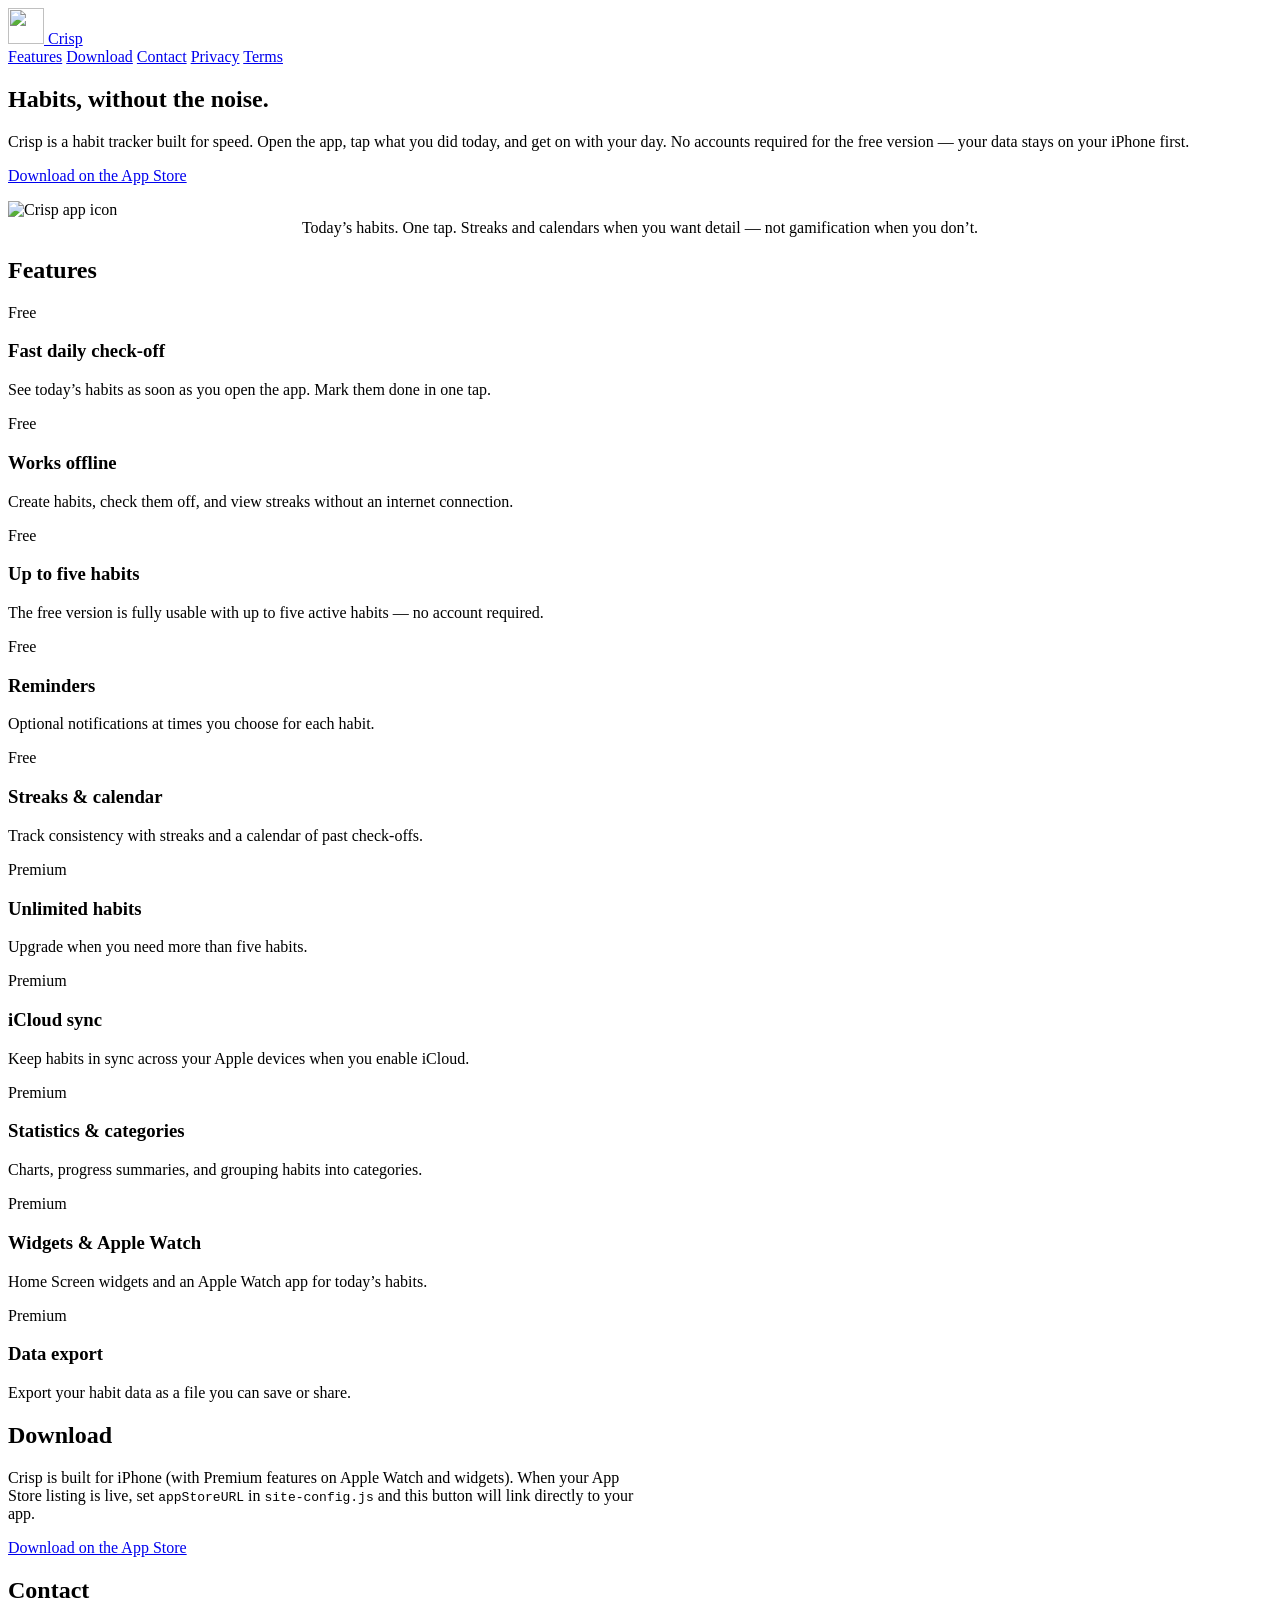
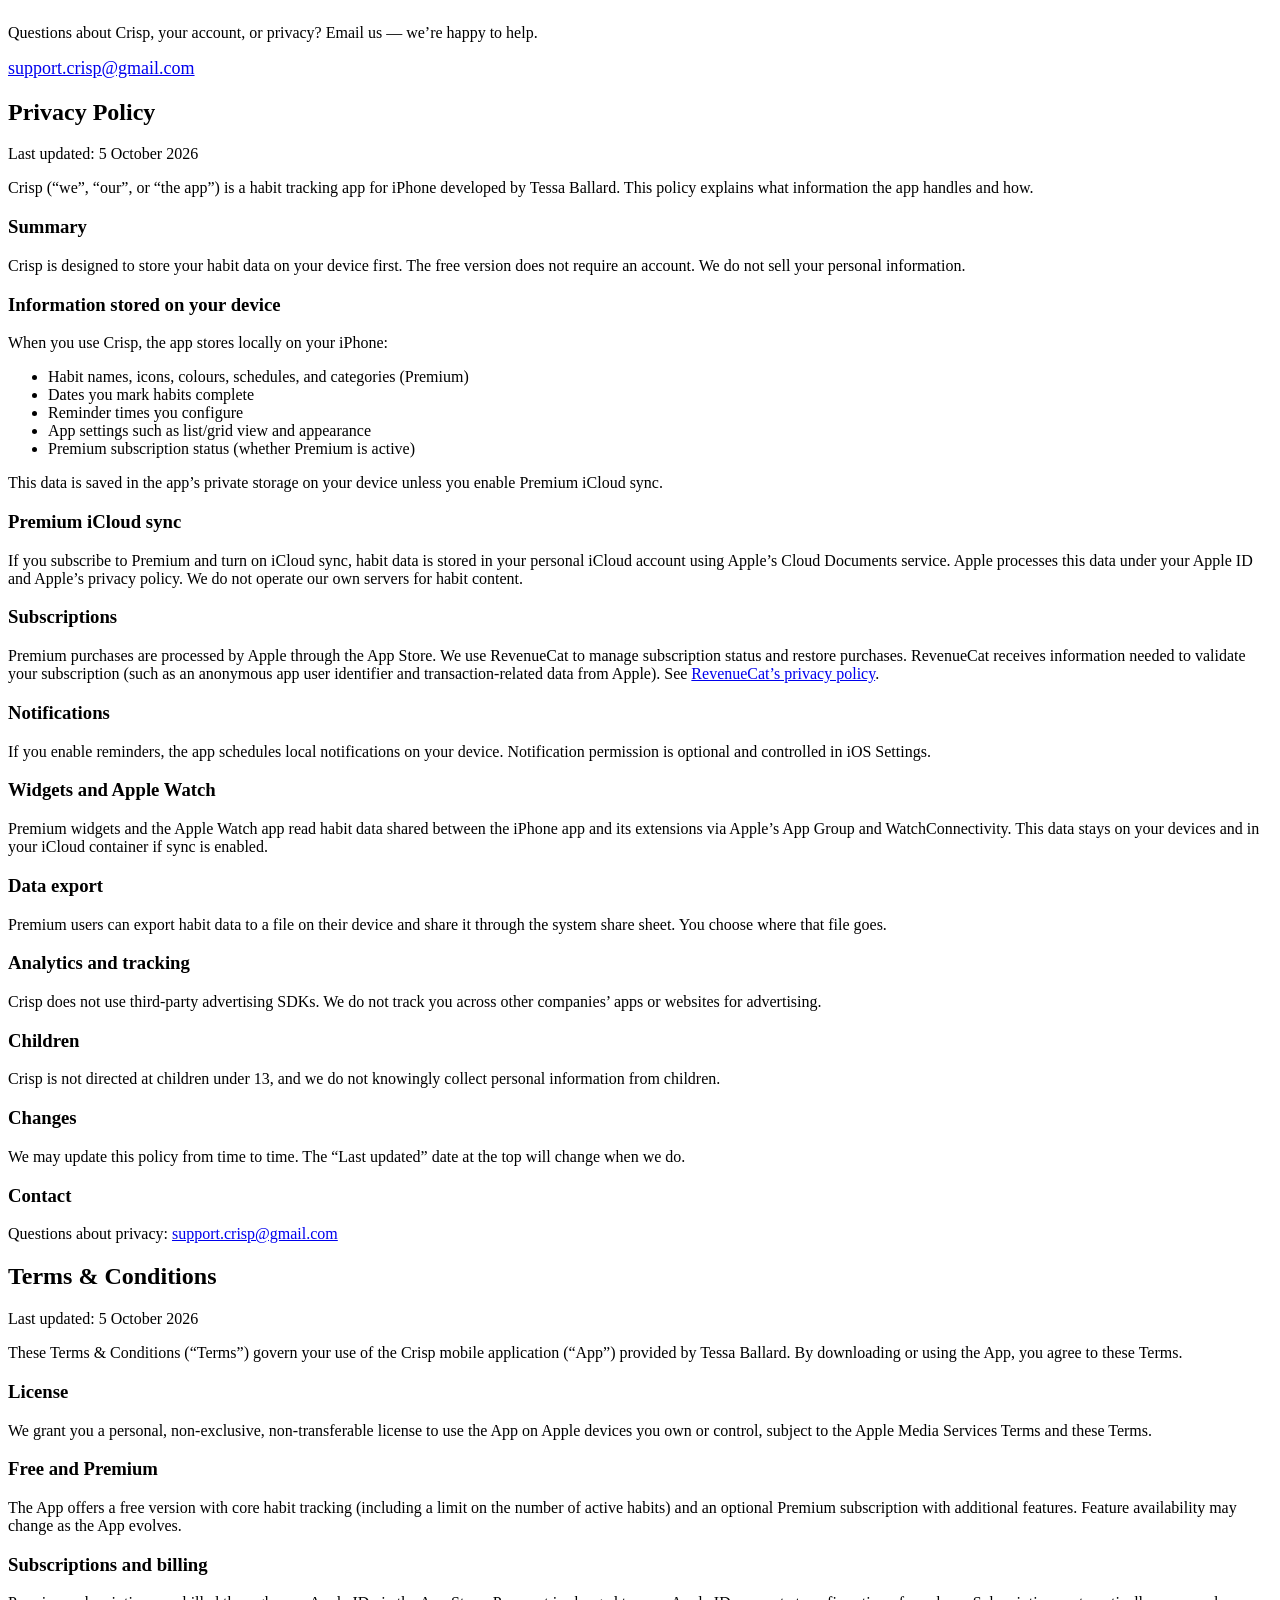
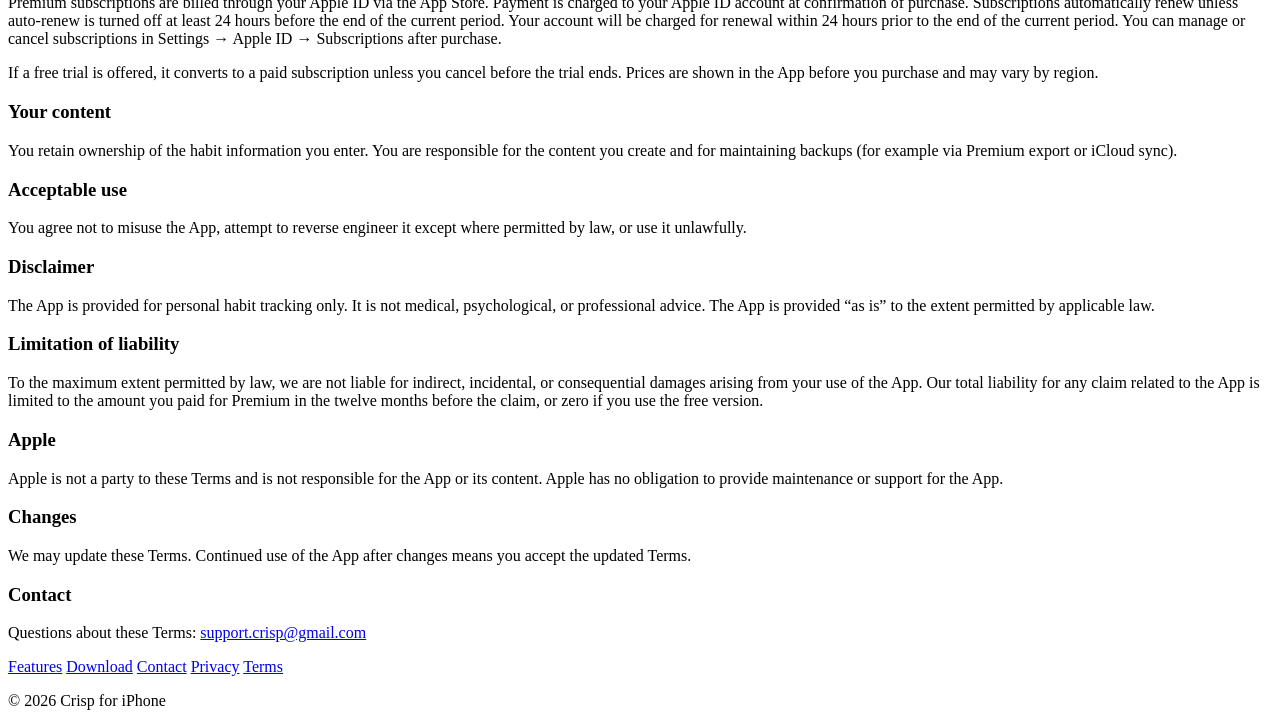
==== index.html @ 920254c5 "Rename website/index.html to index.html" ====
<!DOCTYPE html>
<html lang="en">
  <head>
    <meta charset="utf-8" />
    <meta name="viewport" content="width=device-width, initial-scale=1" />
    <meta name="description" content="Crisp is a fast, calm habit tracker for iPhone. Check off habits in seconds. Works offline. Premium adds sync, widgets, Watch, and more." />
    <title>Crisp — Simple habit tracking</title>
    <link rel="icon" href="assets/icon.png" />
    <link rel="apple-touch-icon" href="assets/icon.png" />
    <link rel="stylesheet" href="styles.css" />
  </head>
  <body>
    <header>
      <nav class="nav" aria-label="Primary">
        <a class="brand" href="#top">
          <img src="assets/icon.png" width="36" height="36" alt="" />
          Crisp
        </a>
        <div class="nav-links">
          <a href="#features">Features</a>
          <a href="#download">Download</a>
          <a href="#contact">Contact</a>
          <a href="#privacy">Privacy</a>
          <a href="#terms">Terms</a>
        </div>
      </nav>
    </header>

    <main id="top">
      <section class="hero" aria-labelledby="hero-title">
        <div>
          <h1 id="hero-title">Habits, without the noise.</h1>
          <p class="lead">
            Crisp is a habit tracker built for speed. Open the app, tap what you did today, and get on with your day.
            No accounts required for the free version — your data stays on your iPhone first.
          </p>
          <a id="app-store-link" class="app-store-button" href="#download">
            Download on the App Store
          </a>
          <p id="app-store-note" class="app-store-note"></p>
        </div>
        <div class="hero-card">
          <img src="assets/icon.png" width="88" height="88" alt="Crisp app icon" />
          <p style="text-align: center; margin: 0; color: var(--text-secondary);">
            Today’s habits. One tap. Streaks and calendars when you want detail — not gamification when you don’t.
          </p>
        </div>
      </section>

      <section id="features" aria-labelledby="features-title">
        <h2 id="features-title">Features</h2>
        <div class="feature-grid">
          <article class="feature">
            <span class="tag">Free</span>
            <h3>Fast daily check-off</h3>
            <p>See today’s habits as soon as you open the app. Mark them done in one tap.</p>
          </article>
          <article class="feature">
            <span class="tag">Free</span>
            <h3>Works offline</h3>
            <p>Create habits, check them off, and view streaks without an internet connection.</p>
          </article>
          <article class="feature">
            <span class="tag">Free</span>
            <h3>Up to five habits</h3>
            <p>The free version is fully usable with up to five active habits — no account required.</p>
          </article>
          <article class="feature">
            <span class="tag">Free</span>
            <h3>Reminders</h3>
            <p>Optional notifications at times you choose for each habit.</p>
          </article>
          <article class="feature">
            <span class="tag">Free</span>
            <h3>Streaks &amp; calendar</h3>
            <p>Track consistency with streaks and a calendar of past check-offs.</p>
          </article>
          <article class="feature">
            <span class="tag">Premium</span>
            <h3>Unlimited habits</h3>
            <p>Upgrade when you need more than five habits.</p>
          </article>
          <article class="feature">
            <span class="tag">Premium</span>
            <h3>iCloud sync</h3>
            <p>Keep habits in sync across your Apple devices when you enable iCloud.</p>
          </article>
          <article class="feature">
            <span class="tag">Premium</span>
            <h3>Statistics &amp; categories</h3>
            <p>Charts, progress summaries, and grouping habits into categories.</p>
          </article>
          <article class="feature">
            <span class="tag">Premium</span>
            <h3>Widgets &amp; Apple Watch</h3>
            <p>Home Screen widgets and an Apple Watch app for today’s habits.</p>
          </article>
          <article class="feature">
            <span class="tag">Premium</span>
            <h3>Data export</h3>
            <p>Export your habit data as a file you can save or share.</p>
          </article>
        </div>
      </section>

      <section id="download" aria-labelledby="download-title">
        <h2 id="download-title">Download</h2>
        <p style="color: var(--text-secondary); max-width: 640px;">
          Crisp is built for iPhone (with Premium features on Apple Watch and widgets). When your App Store listing is live,
          set <code>appStoreURL</code> in <code>site-config.js</code> and this button will link directly to your app.
        </p>
        <a id="app-store-link-footer" class="app-store-button is-disabled" href="#download" aria-disabled="true">
          Download on the App Store
        </a>
      </section>

      <section id="contact" aria-labelledby="contact-title">
        <h2 id="contact-title">Contact</h2>
        <p style="color: var(--text-secondary); max-width: 640px;">
          Questions about Crisp, your account, or privacy? Email us — we’re happy to help.
        </p>
        <p style="font-size: 1.125rem; margin: 0;">
          <a data-contact-email href="mailto:support.crisp@gmail.com">support.crisp@gmail.com</a>
        </p>
      </section>

      <section id="privacy" aria-labelledby="privacy-title">
        <h2 id="privacy-title">Privacy Policy</h2>
        <article class="legal">
          <p class="updated">Last updated: 5 October 2026</p>
          <p>
            Crisp (“we”, “our”, or “the app”) is a habit tracking app for iPhone developed by Tessa Ballard.
            This policy explains what information the app handles and how.
          </p>

          <h3>Summary</h3>
          <p>
            Crisp is designed to store your habit data on your device first. The free version does not require an account.
            We do not sell your personal information.
          </p>

          <h3>Information stored on your device</h3>
          <p>When you use Crisp, the app stores locally on your iPhone:</p>
          <ul>
            <li>Habit names, icons, colours, schedules, and categories (Premium)</li>
            <li>Dates you mark habits complete</li>
            <li>Reminder times you configure</li>
            <li>App settings such as list/grid view and appearance</li>
            <li>Premium subscription status (whether Premium is active)</li>
          </ul>
          <p>This data is saved in the app’s private storage on your device unless you enable Premium iCloud sync.</p>

          <h3>Premium iCloud sync</h3>
          <p>
            If you subscribe to Premium and turn on iCloud sync, habit data is stored in your personal iCloud account
            using Apple’s Cloud Documents service. Apple processes this data under your Apple ID and Apple’s privacy policy.
            We do not operate our own servers for habit content.
          </p>

          <h3>Subscriptions</h3>
          <p>
            Premium purchases are processed by Apple through the App Store. We use RevenueCat to manage subscription status
            and restore purchases. RevenueCat receives information needed to validate your subscription (such as an anonymous
            app user identifier and transaction-related data from Apple). See
            <a href="https://www.revenuecat.com/privacy" rel="noopener noreferrer">RevenueCat’s privacy policy</a>.
          </p>

          <h3>Notifications</h3>
          <p>
            If you enable reminders, the app schedules local notifications on your device. Notification permission is optional
            and controlled in iOS Settings.
          </p>

          <h3>Widgets and Apple Watch</h3>
          <p>
            Premium widgets and the Apple Watch app read habit data shared between the iPhone app and its extensions via Apple’s
            App Group and WatchConnectivity. This data stays on your devices and in your iCloud container if sync is enabled.
          </p>

          <h3>Data export</h3>
          <p>
            Premium users can export habit data to a file on their device and share it through the system share sheet.
            You choose where that file goes.
          </p>

          <h3>Analytics and tracking</h3>
          <p>
            Crisp does not use third-party advertising SDKs. We do not track you across other companies’ apps or websites for advertising.
          </p>

          <h3>Children</h3>
          <p>Crisp is not directed at children under 13, and we do not knowingly collect personal information from children.</p>

          <h3>Changes</h3>
          <p>We may update this policy from time to time. The “Last updated” date at the top will change when we do.</p>

          <h3>Contact</h3>
          <p>
            Questions about privacy:
            <a data-contact-email href="mailto:support.crisp@gmail.com">support.crisp@gmail.com</a>
          </p>
        </article>
      </section>

      <section id="terms" aria-labelledby="terms-title">
        <h2 id="terms-title">Terms &amp; Conditions</h2>
        <article class="legal">
          <p class="updated">Last updated: 5 October 2026</p>
          <p>
            These Terms &amp; Conditions (“Terms”) govern your use of the Crisp mobile application (“App”) provided by Tessa Ballard.
            By downloading or using the App, you agree to these Terms.
          </p>

          <h3>License</h3>
          <p>
            We grant you a personal, non-exclusive, non-transferable license to use the App on Apple devices you own or control,
            subject to the Apple Media Services Terms and these Terms.
          </p>

          <h3>Free and Premium</h3>
          <p>
            The App offers a free version with core habit tracking (including a limit on the number of active habits) and an optional
            Premium subscription with additional features. Feature availability may change as the App evolves.
          </p>

          <h3>Subscriptions and billing</h3>
          <p>
            Premium subscriptions are billed through your Apple ID via the App Store. Payment is charged to your Apple ID account
            at confirmation of purchase. Subscriptions automatically renew unless auto-renew is turned off at least 24 hours before
            the end of the current period. Your account will be charged for renewal within 24 hours prior to the end of the current period.
            You can manage or cancel subscriptions in Settings → Apple ID → Subscriptions after purchase.
          </p>
          <p>
            If a free trial is offered, it converts to a paid subscription unless you cancel before the trial ends. Prices are shown
            in the App before you purchase and may vary by region.
          </p>

          <h3>Your content</h3>
          <p>
            You retain ownership of the habit information you enter. You are responsible for the content you create and for maintaining
            backups (for example via Premium export or iCloud sync).
          </p>

          <h3>Acceptable use</h3>
          <p>You agree not to misuse the App, attempt to reverse engineer it except where permitted by law, or use it unlawfully.</p>

          <h3>Disclaimer</h3>
          <p>
            The App is provided for personal habit tracking only. It is not medical, psychological, or professional advice.
            The App is provided “as is” to the extent permitted by applicable law.
          </p>

          <h3>Limitation of liability</h3>
          <p>
            To the maximum extent permitted by law, we are not liable for indirect, incidental, or consequential damages arising from
            your use of the App. Our total liability for any claim related to the App is limited to the amount you paid for Premium
            in the twelve months before the claim, or zero if you use the free version.
          </p>

          <h3>Apple</h3>
          <p>
            Apple is not a party to these Terms and is not responsible for the App or its content. Apple has no obligation to provide
            maintenance or support for the App.
          </p>

          <h3>Changes</h3>
          <p>We may update these Terms. Continued use of the App after changes means you accept the updated Terms.</p>

          <h3>Contact</h3>
          <p>
            Questions about these Terms:
            <a data-contact-email href="mailto:support.crisp@gmail.com">support.crisp@gmail.com</a>
          </p>
        </article>
      </section>
    </main>

    <footer>
      <nav class="footer-nav" aria-label="Footer">
        <a href="#features">Features</a>
        <a href="#download">Download</a>
        <a href="#contact">Contact</a>
        <a href="#privacy">Privacy</a>
        <a href="#terms">Terms</a>
      </nav>
      <p class="footer-copy">&copy; 2026 Crisp for iPhone</p>
    </footer>

    <script src="site-config.js"></script>
    <script>
      (function () {
        const config = window.CRISP_SITE_CONFIG || {};
        const url = (config.appStoreURL || "").trim();
        const links = [document.getElementById("app-store-link"), document.getElementById("app-store-link-footer")];
        links.forEach(function (link) {
          if (!link) return;
          if (url) {
            link.href = url;
            link.classList.remove("is-disabled");
            link.removeAttribute("aria-disabled");
          }
        });
      })();
    </script>
    <script src="app.js"></script>
  </body>
</html>
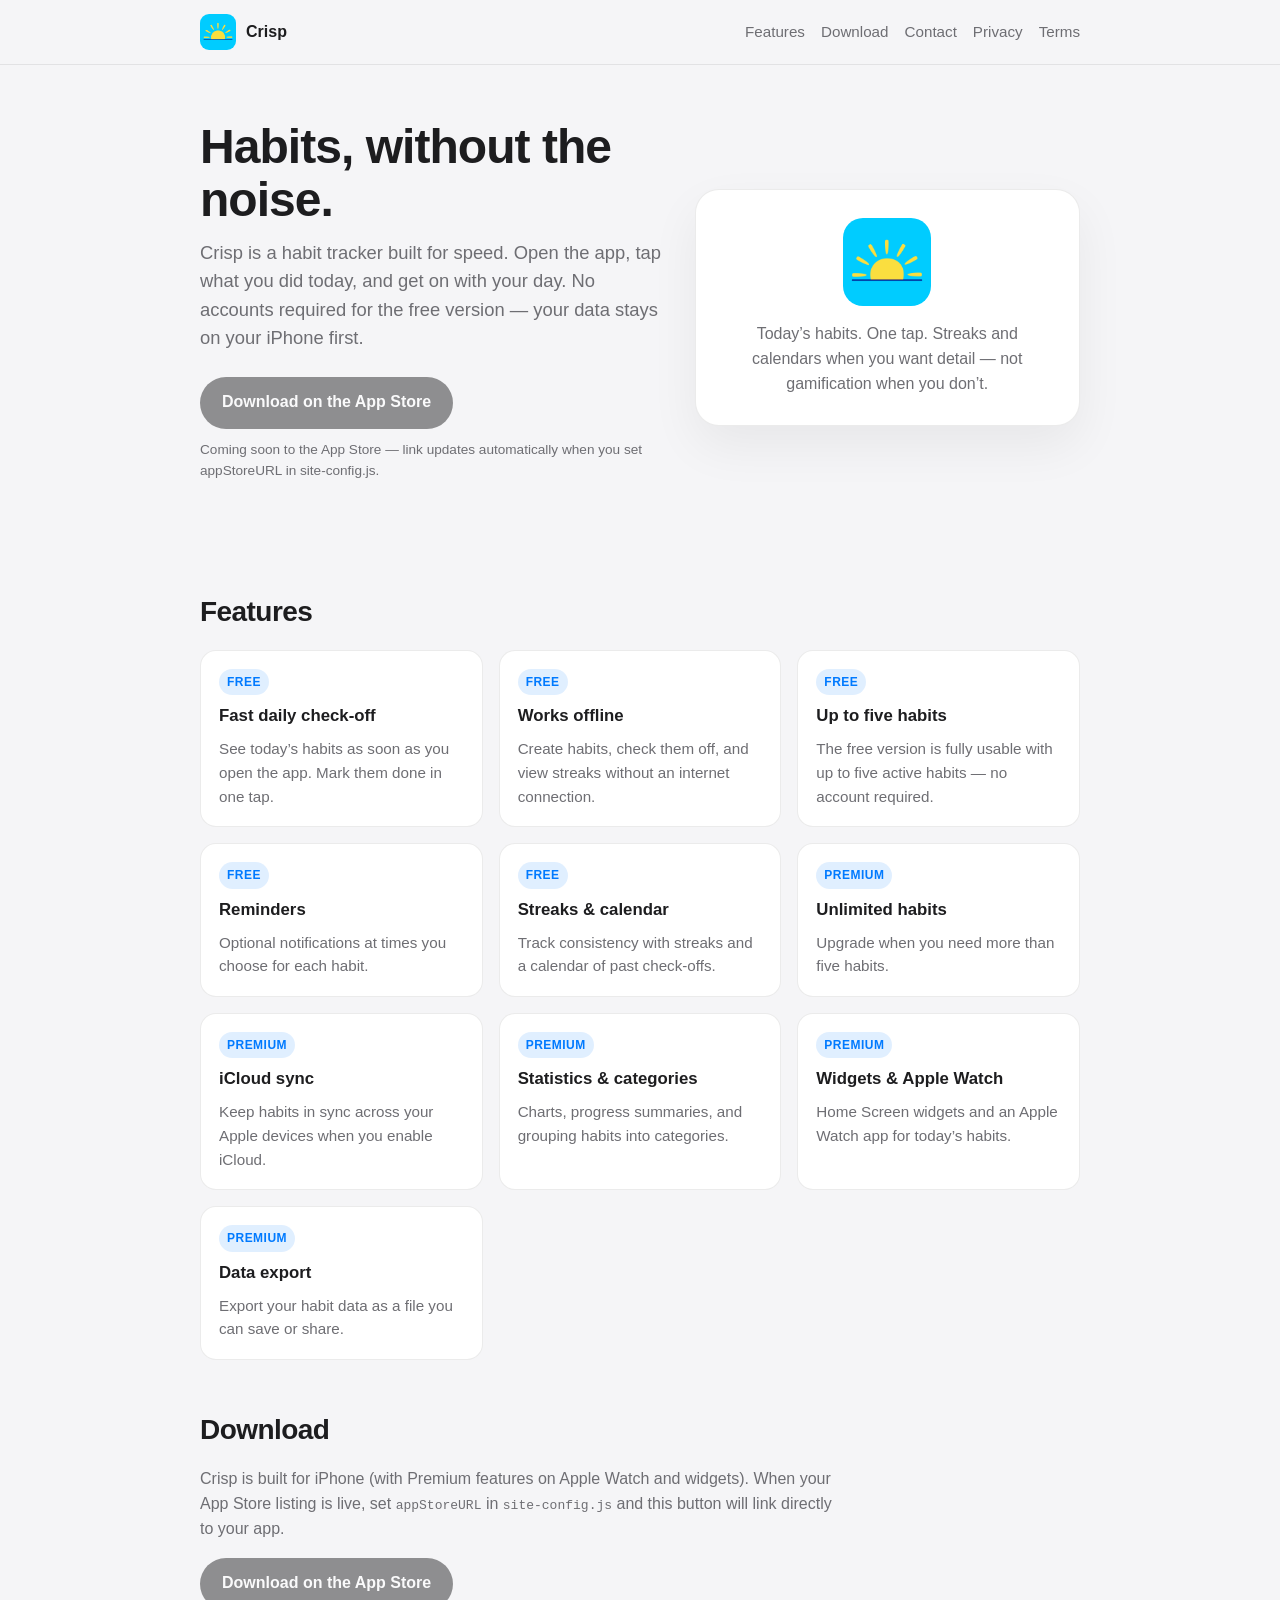
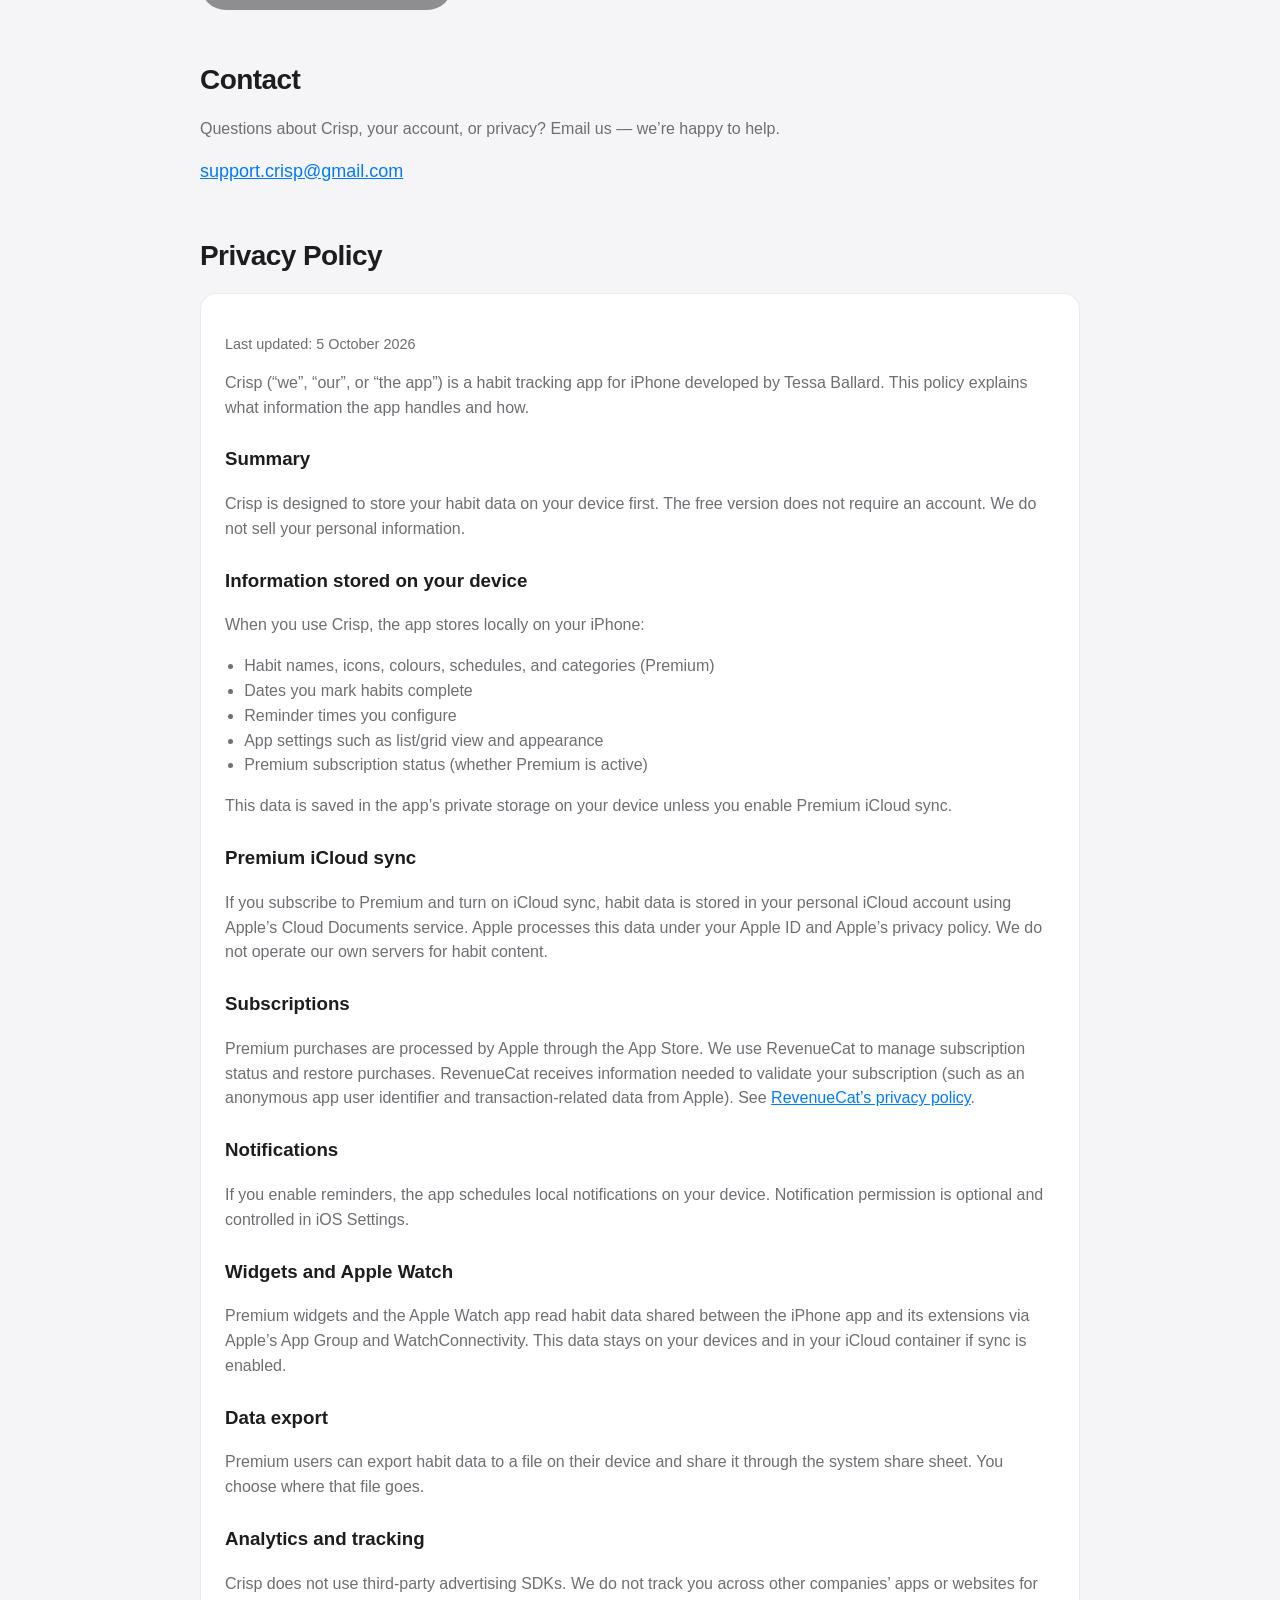
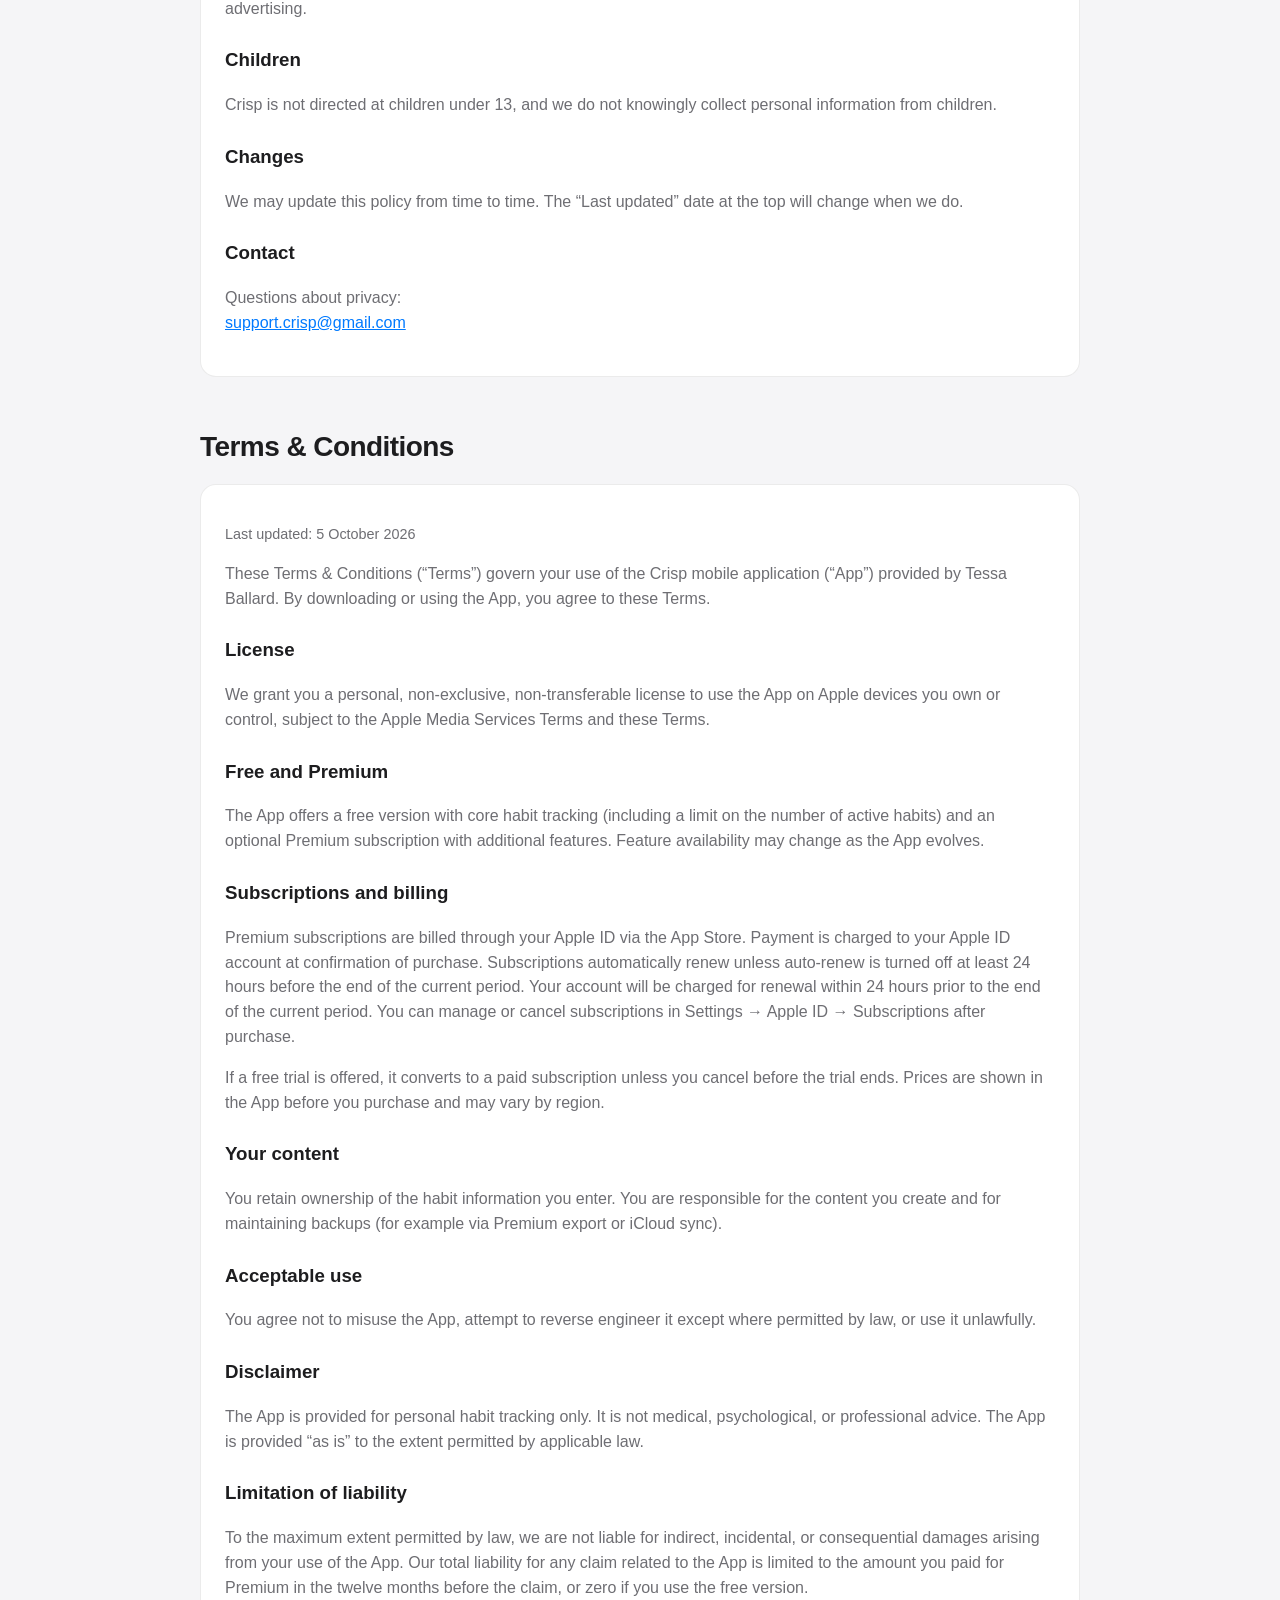
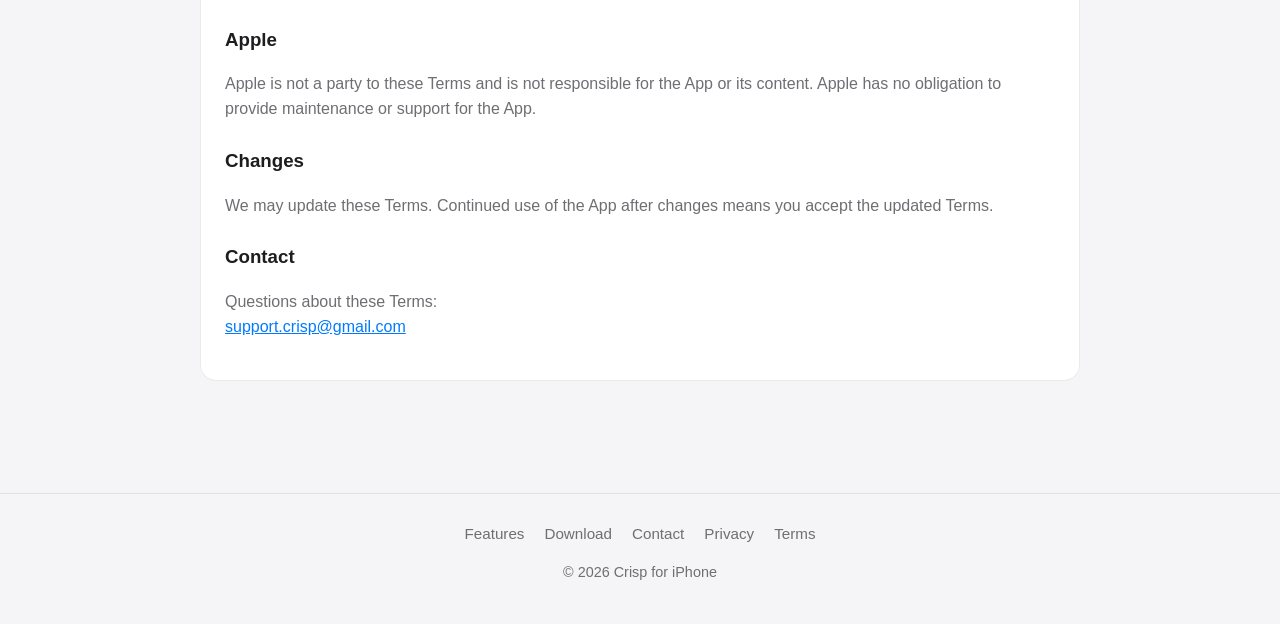
==== commit 955dcf35: "Add files via upload" ====
--- a/index.html
+++ b/index.html
@@ -161,8 +161,8 @@
           <p>
             Premium purchases are processed by Apple through the App Store. We use RevenueCat to manage subscription status
             and restore purchases. RevenueCat receives information needed to validate your subscription (such as an anonymous
-            app user identifier and transaction-related data from Apple). See
-            <a href="https://www.revenuecat.com/privacy" rel="noopener noreferrer">RevenueCat’s privacy policy</a>.
+            app user identifier and transaction-related data from Apple).
+            See <a href="https://www.revenuecat.com/privacy" rel="noopener noreferrer">RevenueCat’s privacy policy</a>.
           </p>
 
           <h3>Notifications</h3>
@@ -195,8 +195,8 @@
           <p>We may update this policy from time to time. The “Last updated” date at the top will change when we do.</p>
 
           <h3>Contact</h3>
-          <p>
-            Questions about privacy:
+          <p class="legal-contact">
+            Questions about privacy:<br />
             <a data-contact-email href="mailto:support.crisp@gmail.com">support.crisp@gmail.com</a>
           </p>
         </article>
@@ -267,8 +267,8 @@
           <p>We may update these Terms. Continued use of the App after changes means you accept the updated Terms.</p>
 
           <h3>Contact</h3>
-          <p>
-            Questions about these Terms:
+          <p class="legal-contact">
+            Questions about these Terms:<br />
             <a data-contact-email href="mailto:support.crisp@gmail.com">support.crisp@gmail.com</a>
           </p>
         </article>
--- a/styles.css
+++ b/styles.css
@@ -0,0 +1,270 @@
+:root {
+  --bg: #f5f5f7;
+  --surface: #ffffff;
+  --text: #1d1d1f;
+  --text-secondary: #6e6e73;
+  --accent: #007aff;
+  --accent-soft: rgba(0, 122, 255, 0.12);
+  --border: rgba(0, 0, 0, 0.08);
+  --radius: 16px;
+  --max: 920px;
+}
+
+* {
+  box-sizing: border-box;
+}
+
+html {
+  scroll-behavior: smooth;
+}
+
+body {
+  margin: 0;
+  font-family: -apple-system, BlinkMacSystemFont, "SF Pro Text", "Segoe UI", Roboto, Helvetica, Arial, sans-serif;
+  color: var(--text);
+  background: var(--bg);
+  line-height: 1.55;
+}
+
+a {
+  color: var(--accent);
+}
+
+header {
+  position: sticky;
+  top: 0;
+  z-index: 10;
+  backdrop-filter: blur(16px);
+  background: rgba(245, 245, 247, 0.85);
+  border-bottom: 1px solid var(--border);
+}
+
+.nav {
+  max-width: var(--max);
+  margin: 0 auto;
+  padding: 14px 20px;
+  display: flex;
+  align-items: center;
+  justify-content: space-between;
+  gap: 16px;
+}
+
+.brand {
+  display: flex;
+  align-items: center;
+  gap: 10px;
+  font-weight: 600;
+  color: var(--text);
+  text-decoration: none;
+}
+
+.brand img {
+  width: 36px;
+  height: 36px;
+  border-radius: 9px;
+}
+
+.nav-links {
+  display: flex;
+  flex-wrap: wrap;
+  gap: 16px;
+}
+
+.nav-links a {
+  color: var(--text-secondary);
+  text-decoration: none;
+  font-size: 0.95rem;
+}
+
+.nav-links a:hover {
+  color: var(--text);
+}
+
+main {
+  max-width: var(--max);
+  margin: 0 auto;
+  padding: 32px 20px 64px;
+}
+
+.hero {
+  display: grid;
+  grid-template-columns: 1.2fr 1fr;
+  gap: 32px;
+  align-items: center;
+  padding: 24px 0 48px;
+}
+
+@media (max-width: 768px) {
+  .hero {
+    grid-template-columns: 1fr;
+    text-align: center;
+  }
+}
+
+.hero h1 {
+  font-size: clamp(2rem, 5vw, 3rem);
+  line-height: 1.1;
+  margin: 0 0 12px;
+  letter-spacing: -0.02em;
+}
+
+.hero p.lead {
+  font-size: 1.15rem;
+  color: var(--text-secondary);
+  margin: 0 0 24px;
+}
+
+.hero-card {
+  background: var(--surface);
+  border: 1px solid var(--border);
+  border-radius: 24px;
+  padding: 28px;
+  box-shadow: 0 20px 50px rgba(0, 0, 0, 0.06);
+}
+
+.hero-card img {
+  width: 88px;
+  height: 88px;
+  border-radius: 20px;
+  display: block;
+  margin: 0 auto 16px;
+}
+
+.app-store-button {
+  display: inline-flex;
+  align-items: center;
+  justify-content: center;
+  gap: 10px;
+  min-height: 52px;
+  padding: 0 22px;
+  border-radius: 999px;
+  background: #000;
+  color: #fff;
+  text-decoration: none;
+  font-weight: 600;
+  transition: transform 0.15s ease, opacity 0.15s ease;
+}
+
+.app-store-button:hover {
+  transform: translateY(-1px);
+}
+
+.app-store-button[disabled],
+.app-store-button.is-disabled {
+  pointer-events: none;
+  opacity: 0.55;
+  background: #3a3a3c;
+}
+
+.app-store-note {
+  margin-top: 10px;
+  font-size: 0.85rem;
+  color: var(--text-secondary);
+}
+
+section {
+  margin-bottom: 48px;
+}
+
+section h2 {
+  font-size: 1.75rem;
+  margin: 0 0 16px;
+  letter-spacing: -0.02em;
+}
+
+.feature-grid {
+  display: grid;
+  grid-template-columns: repeat(auto-fit, minmax(240px, 1fr));
+  gap: 16px;
+}
+
+.feature {
+  background: var(--surface);
+  border: 1px solid var(--border);
+  border-radius: var(--radius);
+  padding: 18px;
+}
+
+.feature h3 {
+  margin: 0 0 8px;
+  font-size: 1.05rem;
+}
+
+.feature p {
+  margin: 0;
+  color: var(--text-secondary);
+  font-size: 0.95rem;
+}
+
+.feature .tag {
+  display: inline-block;
+  margin-bottom: 8px;
+  font-size: 0.75rem;
+  font-weight: 600;
+  text-transform: uppercase;
+  letter-spacing: 0.04em;
+  color: var(--accent);
+  background: var(--accent-soft);
+  padding: 4px 8px;
+  border-radius: 999px;
+}
+
+.legal {
+  background: var(--surface);
+  border: 1px solid var(--border);
+  border-radius: var(--radius);
+  padding: 24px;
+}
+
+.legal h3 {
+  margin-top: 24px;
+}
+
+.legal h3:first-child {
+  margin-top: 0;
+}
+
+.legal p,
+.legal li {
+  color: var(--text-secondary);
+}
+
+.legal ul {
+  padding-left: 1.2rem;
+}
+
+.legal .updated {
+  font-size: 0.9rem;
+  color: var(--text-secondary);
+  margin-bottom: 16px;
+}
+
+footer {
+  border-top: 1px solid var(--border);
+  padding: 28px 20px 40px;
+  text-align: center;
+  color: var(--text-secondary);
+  font-size: 0.9rem;
+}
+
+.footer-nav {
+  display: flex;
+  flex-wrap: wrap;
+  justify-content: center;
+  gap: 16px 20px;
+  margin-bottom: 16px;
+}
+
+.footer-nav a {
+  color: var(--text-secondary);
+  text-decoration: none;
+  font-size: 0.95rem;
+}
+
+.footer-nav a:hover {
+  color: var(--text);
+}
+
+.footer-copy {
+  margin: 0;
+}
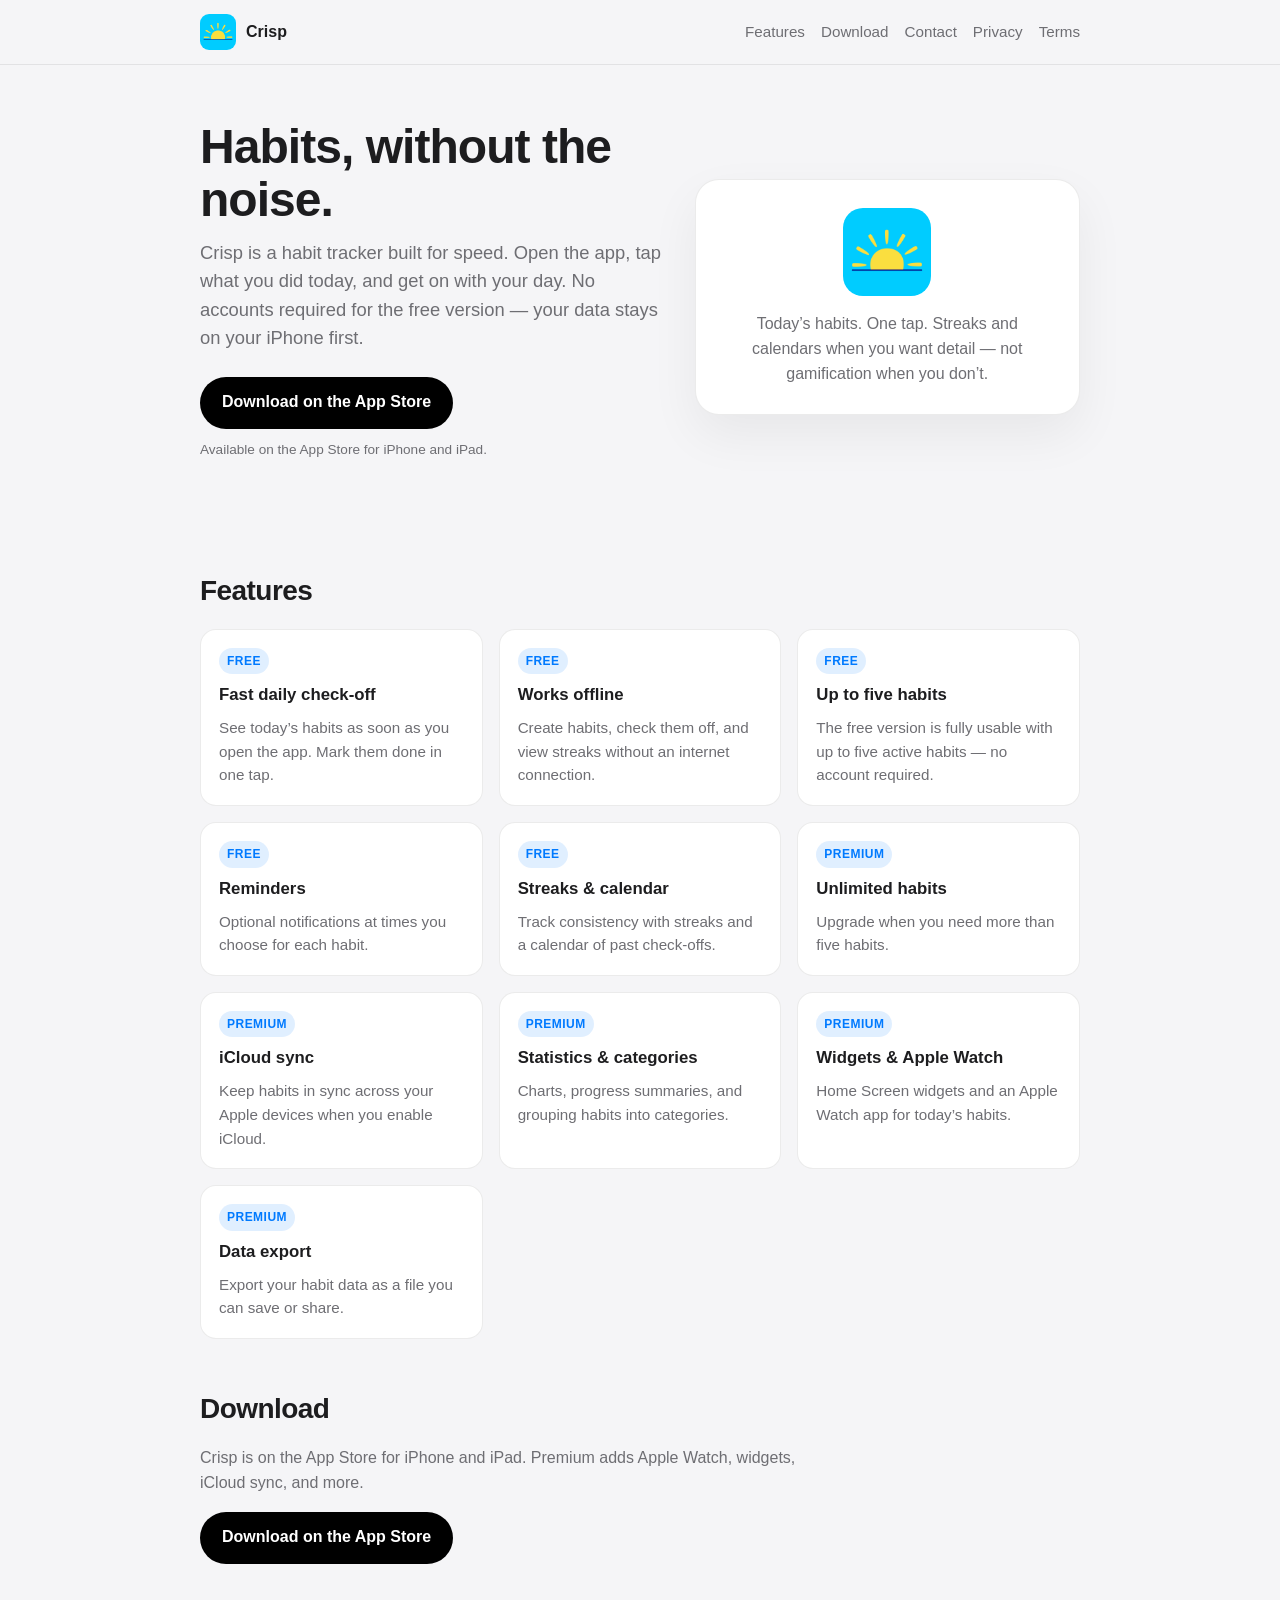
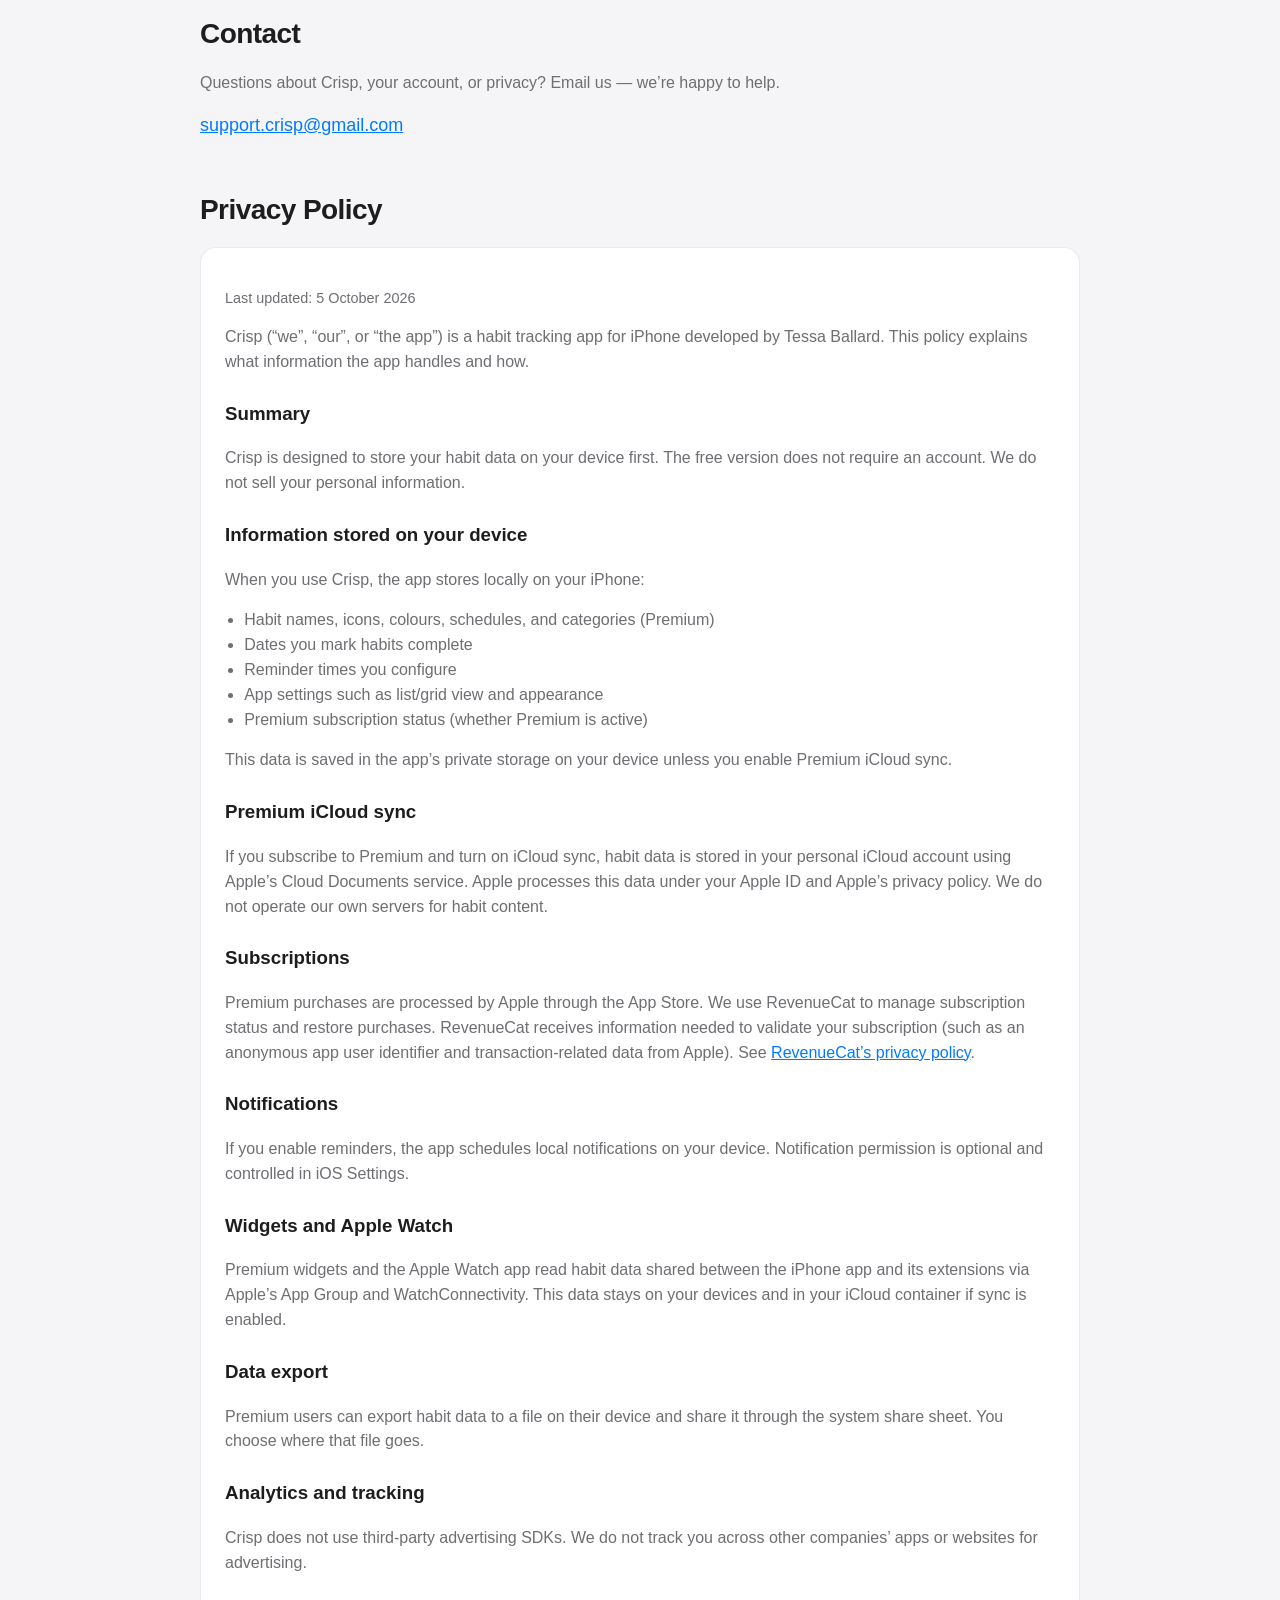
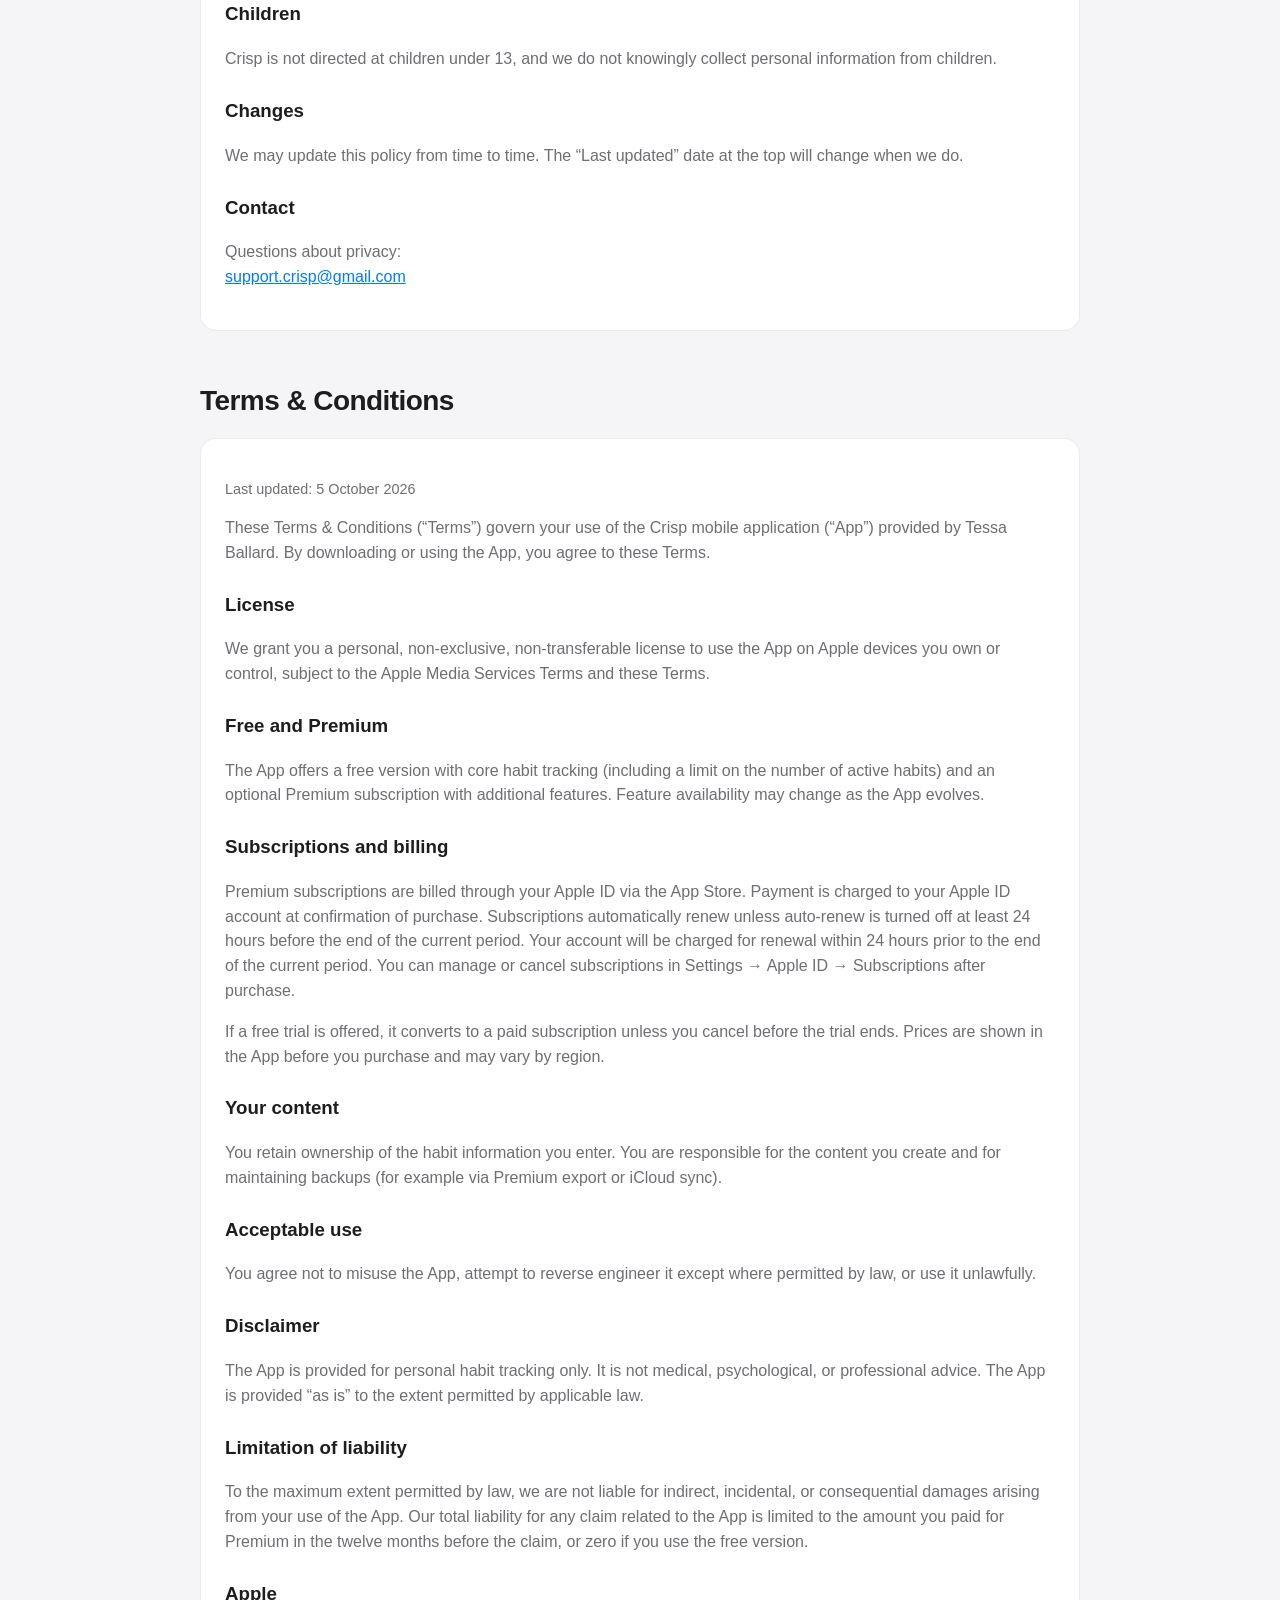
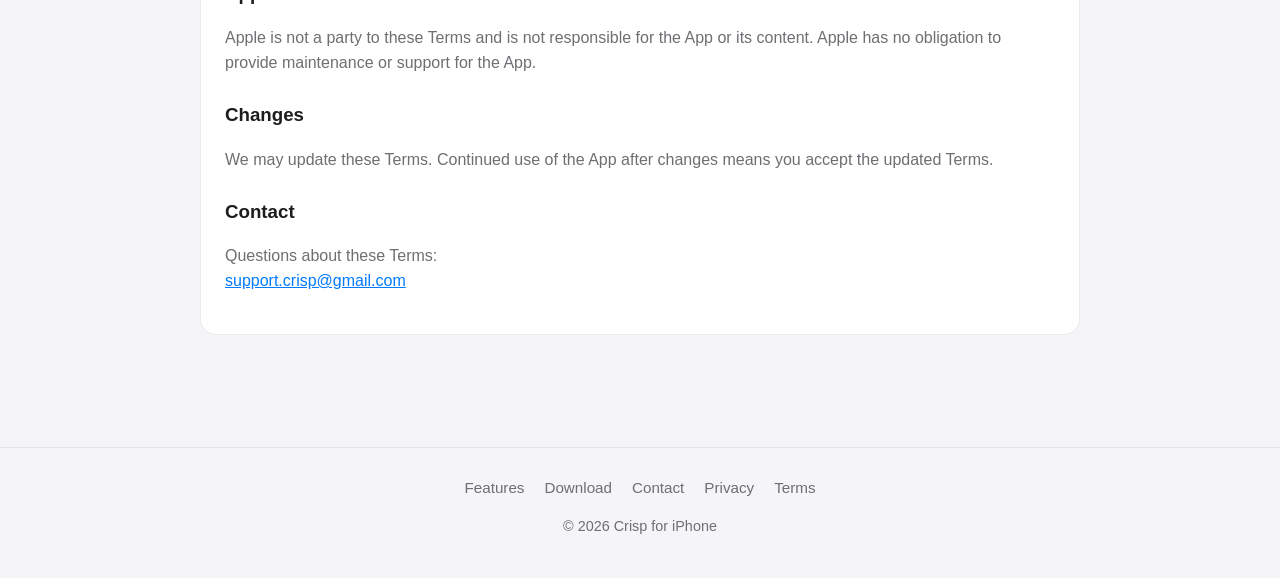
==== commit 567fe027: "Add files via upload" ====
--- a/index.html
+++ b/index.html
@@ -34,7 +34,7 @@
             Crisp is a habit tracker built for speed. Open the app, tap what you did today, and get on with your day.
             No accounts required for the free version — your data stays on your iPhone first.
           </p>
-          <a id="app-store-link" class="app-store-button" href="#download">
+          <a id="app-store-link" class="app-store-button" href="https://apps.apple.com/app/crisp/id6797441105">
             Download on the App Store
           </a>
           <p id="app-store-note" class="app-store-note"></p>
@@ -106,10 +106,9 @@
       <section id="download" aria-labelledby="download-title">
         <h2 id="download-title">Download</h2>
         <p style="color: var(--text-secondary); max-width: 640px;">
-          Crisp is built for iPhone (with Premium features on Apple Watch and widgets). When your App Store listing is live,
-          set <code>appStoreURL</code> in <code>site-config.js</code> and this button will link directly to your app.
+          Crisp is on the App Store for iPhone and iPad. Premium adds Apple Watch, widgets, iCloud sync, and more.
         </p>
-        <a id="app-store-link-footer" class="app-store-button is-disabled" href="#download" aria-disabled="true">
+        <a id="app-store-link-footer" class="app-store-button" href="https://apps.apple.com/app/crisp/id6797441105">
           Download on the App Store
         </a>
       </section>
@@ -287,21 +286,6 @@
     </footer>
 
     <script src="site-config.js"></script>
-    <script>
-      (function () {
-        const config = window.CRISP_SITE_CONFIG || {};
-        const url = (config.appStoreURL || "").trim();
-        const links = [document.getElementById("app-store-link"), document.getElementById("app-store-link-footer")];
-        links.forEach(function (link) {
-          if (!link) return;
-          if (url) {
-            link.href = url;
-            link.classList.remove("is-disabled");
-            link.removeAttribute("aria-disabled");
-          }
-        });
-      })();
-    </script>
     <script src="app.js"></script>
   </body>
 </html>
